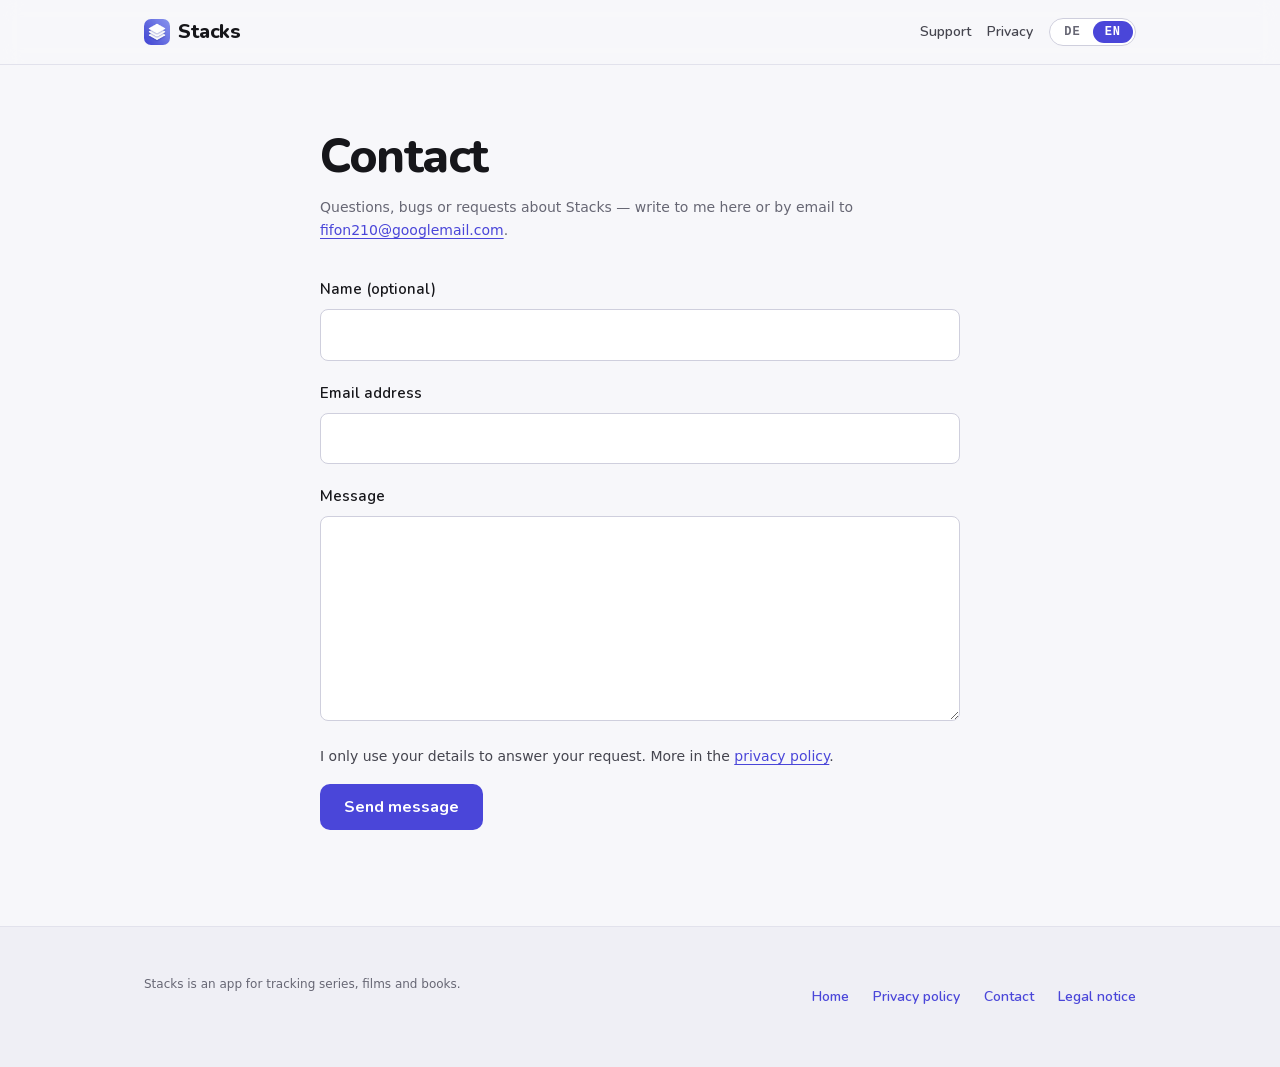
==== kontakt/index.html @ 4a3df4e3 "site: widget and import for 1.0.2, contact form, updated privacy policy Co-Authored-By: Claude Opus " ====
<!doctype html>
<html>
<head>
<meta charset="utf-8">
<meta name="viewport" content="width=device-width, initial-scale=1">
<title>Kontakt — Stacks</title>
<meta name="description" content="Kontaktformular für Fragen, Fehlerberichte und Anliegen rund um die App Stacks.">
<link rel="icon" href="../assets/icon-180.png" type="image/png">
<link rel="apple-touch-icon" href="../assets/icon-180.png">
<link rel="stylesheet" href="../assets/stacks.css">
<script src="../assets/site.js"></script>
</head>
<body>

<a class="skip-link" href="#main">
  <span class="l" lang="de">Zum Inhalt springen</span>
  <span class="l" lang="en">Skip to content</span>
</a>

<header class="masthead">
  <div class="shell masthead__inner">
    <a class="wordmark" href="../">
      <img src="../assets/icon-180.png" width="26" height="26" alt="">
      Stacks
    </a>
    <nav class="masthead__links">
      <a href="../support/"><span class="l" lang="de">Support</span><span class="l" lang="en">Support</span></a>
      <a href="../privacy-policy/"><span class="l" lang="de">Datenschutz</span><span class="l" lang="en">Privacy</span></a>
    </nav>
    <div class="langswitch">
      <span class="visually-hidden" id="lang-label">Sprache / Language</span>
      <button type="button" data-set-lang="de" aria-pressed="false" aria-describedby="lang-label">DE</button>
      <button type="button" data-set-lang="en" aria-pressed="false" aria-describedby="lang-label">EN</button>
    </div>
  </div>
</header>

<main id="main">
  <div class="shell shell--prose page-head">
    <h1><span class="l" lang="de">Kontakt</span><span class="l" lang="en">Contact</span></h1>
    <p>
      <span class="l" lang="de">Fragen, Fehler oder Anliegen zu Stacks — schreib mir hier oder per E-Mail an <a href="mailto:fifon210@googlemail.com">fifon210@googlemail.com</a>.</span>
      <span class="l" lang="en">Questions, bugs or requests about Stacks — write to me here or by email to <a href="mailto:fifon210@googlemail.com">fifon210@googlemail.com</a>.</span>
    </p>
  </div>

  <div class="shell shell--prose prose">
    <div class="form-status" data-status="sent" role="status" hidden>
      <p><span class="l" lang="de">Danke, deine Nachricht ist angekommen. Ich antworte in der Regel innerhalb weniger Werktage.</span><span class="l" lang="en">Thanks, your message has arrived. I usually reply within a few working days.</span></p>
    </div>
    <div class="form-status form-status--error" data-status="email" role="alert" hidden>
      <p><span class="l" lang="de">Bitte gib eine gültige E-Mail-Adresse an, damit ich antworten kann.</span><span class="l" lang="en">Please enter a valid email address so I can reply.</span></p>
    </div>
    <div class="form-status form-status--error" data-status="message" role="alert" hidden>
      <p><span class="l" lang="de">Die Nachricht ist zu kurz — schreib bitte ein paar Worte mehr.</span><span class="l" lang="en">The message is too short — please write a few more words.</span></p>
    </div>
    <div class="form-status form-status--error" data-status="too-long" role="alert" hidden>
      <p><span class="l" lang="de">Ein Feld ist zu lang. Die Nachricht darf höchstens 5000 Zeichen haben.</span><span class="l" lang="en">A field is too long. The message may have at most 5,000 characters.</span></p>
    </div>
    <div class="form-status form-status--error" data-status="failed" role="alert" hidden>
      <p><span class="l" lang="de">Die Nachricht konnte gerade nicht verschickt werden. Bitte versuch es später noch einmal oder schreib per E-Mail.</span><span class="l" lang="en">The message could not be sent just now. Please try again later or write by email.</span></p>
    </div>

    <form class="contact-form" id="formular" method="post" action="https://wnvxlxsnkctjnrxqmcts.supabase.co/functions/v1/contact">
      <input type="hidden" name="lang" value="de">

      <label for="cf-name"><span class="l" lang="de">Name (optional)</span><span class="l" lang="en">Name (optional)</span></label>
      <input id="cf-name" name="name" type="text" maxlength="100" autocomplete="name">

      <label for="cf-email"><span class="l" lang="de">E-Mail-Adresse</span><span class="l" lang="en">Email address</span></label>
      <input id="cf-email" name="email" type="email" maxlength="254" autocomplete="email" required>

      <label for="cf-message"><span class="l" lang="de">Nachricht</span><span class="l" lang="en">Message</span></label>
      <textarea id="cf-message" name="message" rows="7" minlength="10" maxlength="5000" required></textarea>

      <!-- Für Menschen unsichtbar; wer es ausfüllt, ist ein Bot. -->
      <div class="contact-form__trap" aria-hidden="true">
        <label for="cf-website">Website</label>
        <input id="cf-website" name="website" type="text" tabindex="-1" autocomplete="off">
      </div>

      <p class="contact-form__note">
        <span class="l" lang="de">Deine Angaben verwende ich nur, um deine Anfrage zu beantworten. Mehr dazu in der <a href="../privacy-policy/#de-2">Datenschutzerklärung</a>.</span>
        <span class="l" lang="en">I only use your details to answer your request. More in the <a href="../privacy-policy/#en-2">privacy policy</a>.</span>
      </p>

      <button type="submit"><span class="l" lang="de">Nachricht senden</span><span class="l" lang="en">Send message</span></button>
    </form>
  </div>
</main>

<footer class="colophon">
  <div class="shell colophon__inner">
    <div>
      <small>
        <span class="l" lang="de">Stacks ist eine App zum Verfolgen von Serien, Filmen und Büchern.</span>
        <span class="l" lang="en">Stacks is an app for tracking series, films and books.</span>
      </small>
    </div>
    <nav>
      <a href="../"><span class="l" lang="de">Start</span><span class="l" lang="en">Home</span></a>
      <a href="../privacy-policy/"><span class="l" lang="de">Datenschutz</span><span class="l" lang="en">Privacy policy</span></a>
      <a href="./" aria-current="page"><span class="l" lang="de">Kontakt</span><span class="l" lang="en">Contact</span></a>
      <a href="../privacy-policy/#impressum"><span class="l" lang="de">Impressum</span><span class="l" lang="en">Legal notice</span></a>
    </nav>
  </div>
</footer>

</body>
</html>
---- assets/stacks.css ----
/* Stacks — gemeinsames Stylesheet für Landing Page, Support und Datenschutz.
   Farben und Abstände folgen den App-Tokens aus src/theme/. Schriftgrößen nur aus
   12 14 16 18 20 24 30 36 48 60 px, Abstände nur aus 4 8 12 16 24 32 48 64 96 px
   (Refactoring UI) — Zwischenwerte nur als Endpunkte von clamp(). */

/* Selbst gehostet statt von Google Fonts geladen: ein Abruf bei Google überträgt
   die IP-Adresse ohne Einwilligung (LG München I, 3 O 17493/20). Eine variable
   Datei deckt 600–800 ab. */
@font-face {
  font-family: "Nunito";
  font-style: normal;
  font-weight: 600 800;
  font-display: swap;
  src: url("fonts/nunito-latin.woff2") format("woff2");
}

:root {
  color-scheme: light dark;

  /* Flächen */
  --paper: #F7F7FA;
  --paper-raised: #FFFFFF;
  --paper-sunken: #EFEFF5;
  --rule: #E2E2EC;
  --rule-strong: #CFCFDD;

  /* Text */
  --ink: #16161A;
  --ink-soft: #45454F;
  /* #6E6E7B hatte auf --paper-sunken nur 4,39:1 (Fußzeile, 12px) — jetzt 4,86:1. */
  --ink-faint: #676774;

  /* Akzent */
  --indigo: #6366F1;
  --indigo-deep: #4A46D9;
  --indigo-wash: rgba(99, 102, 241, 0.08);
  --on-indigo: #FFFFFF;
  --visited: #7E3AA8;

  /* Medientypen — Grafik */
  --series: #5457E5;
  --film: #B45309;
  --book: #067A55;
  /* Medientypen — Text (kontraststark genug für kleine Schrift) */
  --series-ink: #4A46D9;
  --film-ink: #96450A;
  --book-ink: #056348;

  --shadow-low: 0 1px 2px rgba(22, 22, 40, 0.06), 0 2px 6px rgba(22, 22, 40, 0.04);
  --shadow-mid: 0 2px 4px rgba(22, 22, 40, 0.06), 0 10px 24px rgba(22, 22, 40, 0.08);

  --display: "Nunito", ui-rounded, "Segoe UI", system-ui, sans-serif;
  --body: -apple-system, BlinkMacSystemFont, "Segoe UI", Roboto, system-ui, sans-serif;
  --mono: ui-monospace, SFMono-Regular, "SF Mono", Menlo, Consolas, monospace;

  --measure: 34rem;
  --wide: 68rem;
  --gutter: clamp(1.25rem, 5vw, 3rem);
}

@media (prefers-color-scheme: dark) {
  :root {
    --paper: #131317;
    --paper-raised: #1C1C22;
    --paper-sunken: #0E0E11;
    --rule: #2E2E38;
    --rule-strong: #3E3E4A;

    --ink: #F0F0F4;
    --ink-soft: #BEBEC9;
    --ink-faint: #8E8E9C;

    --indigo: #818CF8;
    --indigo-deep: #9BA5FA;
    --indigo-wash: rgba(129, 140, 248, 0.12);
    --on-indigo: #16161A;
    --visited: #D3A6F5;

    --series: #818CF8;
    --film: #FBBF24;
    --book: #34D399;
    --series-ink: #9BA5FA;
    --film-ink: #FBBF24;
    --book-ink: #34D399;

    --shadow-low: 0 1px 2px rgba(0, 0, 0, 0.4);
    --shadow-mid: 0 2px 4px rgba(0, 0, 0, 0.35), 0 10px 24px rgba(0, 0, 0, 0.45);
  }
}

*, *::before, *::after { box-sizing: border-box; }

html { -webkit-text-size-adjust: 100%; }

body {
  margin: 0;
  background: var(--paper);
  color: var(--ink);
  font-family: var(--body);
  font-size: 1rem;
  line-height: 1.6;
  -webkit-font-smoothing: antialiased;
}

h1, h2, h3, h4 {
  font-family: var(--display);
  font-weight: 800;
  line-height: 1.15;
  letter-spacing: -0.015em;
  margin: 0;
  text-wrap: balance;
}

a { color: var(--indigo-deep); text-decoration-thickness: 1px; text-underline-offset: 0.18em; }
a:hover { color: var(--indigo); }

:focus-visible {
  outline: 2px solid var(--indigo);
  outline-offset: 3px;
  border-radius: 4px;
}

.visually-hidden {
  position: absolute; width: 1px; height: 1px;
  margin: -1px; padding: 0; border: 0;
  clip-path: inset(50%); overflow: hidden; white-space: nowrap;
}

.skip-link {
  position: absolute; left: var(--gutter); top: 0.5rem;
  transform: translateY(-200%);
  background: var(--paper-raised); color: var(--ink);
  padding: 0.5rem 0.75rem; border-radius: 8px;
  box-shadow: var(--shadow-mid); z-index: 20;
  font-family: var(--display); font-weight: 700; font-size: 0.875rem;
  text-decoration: none;
}
.skip-link:focus-visible { transform: translateY(0); }

.shell {
  width: min(var(--wide), 100%);
  margin-inline: auto;
  padding-inline: var(--gutter);
}
.shell--prose { width: min(46rem, 100%); }

/* ── Kopfzeile ─────────────────────────────────────────── */

.masthead {
  position: sticky; top: 0; z-index: 10;
  background: color-mix(in srgb, var(--paper) 88%, transparent);
  backdrop-filter: saturate(1.4) blur(10px);
  border-bottom: 1px solid var(--rule);
}
.masthead__inner {
  display: flex; align-items: center; gap: 1rem;
  min-height: 4rem;
  flex-wrap: wrap;
}
/* Fitts: Tippziele mindestens 44 px hoch (vorher 19–32 px). Nur die Höhe wächst —
   in der Breite ist die Kopfzeile bei 390px schon voll. */
.wordmark, .masthead__links a, .colophon nav a, .jump a, .contact .mail {
  display: inline-flex; align-items: center; min-height: 2.75rem;
}
.wordmark {
  gap: 0.5rem;
  font-family: var(--display); font-weight: 800; font-size: 1.25rem;
  letter-spacing: -0.02em; color: var(--ink); text-decoration: none;
  margin-right: auto;
}
.wordmark img { display: block; border-radius: 7px; }

.masthead__links { display: flex; align-items: center; gap: 1rem; }
.masthead__links a {
  font-family: var(--display); font-weight: 600; font-size: 0.875rem;
  color: var(--ink-soft); text-decoration: none;
}
.masthead__links a:hover { color: var(--ink); }
/* Krug: "you are here" darf nicht subtil sein — Farbe allein unterscheidet sich zu wenig vom Nachbarlink. */
.masthead__links a[aria-current="page"] {
  color: var(--ink);
  text-decoration: underline 2px var(--indigo);
  text-underline-offset: 0.45em;
}
/* Auf 390px-Displays passt die Zeile nur mit engeren Abständen — sonst rutscht der Sprachumschalter in eine eigene Zeile. */
@media (max-width: 26rem) {
  .masthead__inner, .masthead__links { gap: 0.75rem; }
}

/* Sprachumschalter */
.langswitch {
  display: inline-flex; align-items: center;
  border: 1px solid var(--rule-strong); border-radius: 999px;
  padding: 2px; background: var(--paper-raised);
}
.langswitch button {
  position: relative;
  appearance: none; border: 0; background: transparent; cursor: pointer;
  font-family: var(--mono); font-size: 0.75rem; font-weight: 600;
  letter-spacing: 0.08em; text-transform: uppercase;
  color: var(--ink-faint); padding: 0.25rem 0.75rem; border-radius: 999px;
  transition: background 140ms ease, color 140ms ease;
}
.langswitch button:hover { color: var(--ink); }
/* Unsichtbar vergrößerte Trefferfläche auf 44px Höhe, ohne die Pille aufzublähen. */
.langswitch button::after { content: ""; position: absolute; inset: -0.6875rem 0; }
/* --indigo-deep: Weiß auf --indigo kam nur auf 4,47:1. */
.langswitch button[aria-pressed="true"] { background: var(--indigo-deep); color: var(--on-indigo); }
/* Ohne JavaScript sagt "beide gedrückt" nichts aus — dann lieber neutral. */
html:not([data-lang]) .langswitch { display: none; }

/* Sprachsteuerung. Jede uebersetzte Einheit traegt .l und ein lang-Attribut.
   Ohne JavaScript fehlt data-lang und beide Fassungen stehen untereinander. */
.l { display: block; }
html[data-lang="de"] .l[lang="en"] { display: none; }
html[data-lang="en"] .l[lang="de"] { display: none; }

/* Ausnahme fuer die Screenshots: ohne data-lang stehen zwei Bilder
   uebereinander im selben Telefonrahmen, der dadurch doppelt so hoch wird
   (gemessen 569 -> 1120 px). Beim Text ist das Untereinander gewollt, im
   Rahmen sieht es kaputt aus — dort bleibt ohne JavaScript die deutsche
   Fassung stehen. */
html:not([data-lang]) .phone img[lang="en"] { display: none; }

/* ── Hero ──────────────────────────────────────────────── */

.hero { padding-block: clamp(2rem, 7vw, 6rem) clamp(3rem, 8vw, 6rem); overflow: hidden; }
.hero__inner {
  display: grid; gap: clamp(2rem, 6vw, 4rem);
  grid-template-columns: 1fr;
  align-items: center;
}
@media (min-width: 62rem) {
  .hero__inner { grid-template-columns: minmax(0, 1fr) minmax(0, 30rem); }
}

.eyebrow {
  font-family: var(--mono); font-size: 0.75rem; font-weight: 600;
  letter-spacing: 0.16em; text-transform: uppercase;
  color: var(--ink-faint);
  margin: 0 0 1.5rem;
}
.eyebrow .is-series { color: var(--series-ink); }
.eyebrow .is-film { color: var(--film-ink); }
.eyebrow .is-book { color: var(--book-ink); }
.eyebrow .l { display: inline; }

.hero h1 {
  font-size: clamp(2.25rem, 6.5vw, 3.75rem);
  letter-spacing: -0.03em;
  margin-bottom: 1.5rem;
}
.hero__lede {
  font-size: clamp(1.125rem, 2.2vw, 1.25rem);
  color: var(--ink-soft);
  max-width: var(--measure);
  margin: 0 0 2rem;
}

.cta { display: flex; align-items: center; gap: 1rem; flex-wrap: wrap; }
.badge {
  display: inline-flex; align-items: center; gap: 0.5rem;
  background: var(--ink); color: var(--paper);
  font-family: var(--display); font-weight: 700; font-size: 1rem;
  padding: 0.75rem 1.5rem; border-radius: 12px;
  box-shadow: var(--shadow-low);
}
/* a:hover would otherwise recolour the pill in the link indigo. */
a.badge, a.badge:hover { color: var(--paper); text-decoration: none; }
.badge.l { display: inline-flex; }
/* Ohne JavaScript nur der deutsche Link, wie bei den Screenshots. */
html:not([data-lang]) .badge[lang="en"] { display: none; }
a.badge:hover { opacity: 0.88; }
/* Badge: Apple verlangt ≥ 40 px Höhe und ein Viertel der Höhe Freiraum — 48 px hoch,
   12 px Rand um die Grafik, kein Hover-Effekt (Veränderungen sind untersagt). */
.store-badge { display: inline-flex; padding: 0.75rem; margin: -0.75rem; border-radius: 12px; }
.store-badge img { display: block; height: 3rem; width: auto; }
html:not([data-lang]) .store-badge[lang="en"] { display: none; }
.cta__note {
  font-family: var(--display); font-weight: 600; font-size: 0.875rem;
  color: var(--ink-faint); margin: 0;
}

/* ── Abschnitte ────────────────────────────────────────── */

.band { padding-block: clamp(3rem, 8vw, 6rem); border-top: 1px solid var(--rule); }
.band--sunken { background: var(--paper-sunken); }

.band__head { max-width: var(--measure); margin-bottom: clamp(2rem, 4vw, 3rem); }
.band__head h2 {
  font-size: clamp(1.5rem, 4vw, 2.25rem);
  letter-spacing: -0.025em;
  margin-bottom: 0.75rem;
}
.band__head p { color: var(--ink-soft); margin: 0; }

/* ── Video ───────────────────────────────────────────── */

.promo__video {
  width: 100%; height: auto; aspect-ratio: 16 / 9;
  border-radius: 16px;
  background: var(--paper-sunken);
  box-shadow: var(--shadow-mid);
}
/* Ohne JavaScript nur die deutsche Fassung, wie bei den Screenshots. */
html:not([data-lang]) .promo__video[lang="en"] { display: none; }
/* Die Breakpoints blenden nur aus, nie ein — so bleiben die Sprachregeln oben unangetastet. */
.promo__video--v {
  aspect-ratio: 9 / 16;
  width: min(100%, calc(80svh * 9 / 16));
  margin-inline: auto;
}
@media (max-width: 40rem) { .promo__video--h { display: none; } }
@media (min-width: 40.0625rem) { .promo__video--v { display: none; } }

/* ── Telefone ──────────────────────────────────────────── */

/* Die Screenshots bringen Statusleiste und Dynamic Island selbst mit; der
   Rahmen ist nur das Gehäuse. Die Bilder sind 718 × 1560 (iPhone 17 Pro Max, verkleinert). */
.phone {
  --w: 17rem;
  width: var(--w);
  max-width: 100%;
  margin: 0;
  padding: calc(var(--w) * 0.035);
  border-radius: calc(var(--w) * 0.17);
  background: #1A1A1F;
  box-shadow:
    inset 0 0 0 1px rgba(255, 255, 255, 0.08),
    0 2px 6px rgba(22, 22, 40, 0.12),
    0 24px 48px -12px rgba(22, 22, 40, 0.28);
}
.phone img {
  display: block; width: 100%; height: auto;
  border-radius: calc(var(--w) * 0.135);
}
@media (prefers-color-scheme: dark) {
  .phone {
    background: #2A2A31;
    box-shadow: inset 0 0 0 1px rgba(255, 255, 255, 0.1), 0 24px 48px -12px rgba(0, 0, 0, 0.7);
  }
}

.hero__phones {
  position: relative;
  isolation: isolate;
  display: grid;
  justify-items: center;
  padding-block: 1rem;
}
/* Ein ruhiger Indigo-Schimmer hinter den Geräten; der Abschluss greift ihn als Verlauf wieder auf. */
.hero__phones::before {
  content: ""; position: absolute; inset: 10% -10%;
  background: radial-gradient(closest-side, var(--indigo-wash), transparent);
  transform: scale(1.4);
  z-index: -1;
}
.hero__phones .phone { grid-area: 1 / 1; }
/* Das hintere Gerät hat ein transform und damit eine eigene Ebene; ohne Animation
   (prefers-reduced-motion) lag es sonst über dem vorderen. */
.phone--front { position: relative; z-index: 1; }
.phone--front { --w: 16.5rem; }
.phone--back { --w: 14.5rem; transform: translate(-42%, 9%) rotate(-5deg); opacity: 0.96; }
@media (max-width: 40rem) {
  .phone--front { --w: 14rem; }
  .phone--back { --w: 12rem; transform: translate(-38%, 8%) rotate(-5deg); }
}

/* ── Showcase: Text neben einem Screen, abwechselnd links und rechts ── */

.showcase {
  display: grid; gap: clamp(2rem, 5vw, 4rem);
  align-items: center; justify-items: center;
  padding-block: clamp(2rem, 5vw, 3rem);
}
.showcase__text { max-width: 30rem; justify-self: start; }
.showcase h2 {
  font-size: clamp(1.5rem, 4vw, 2.25rem);
  letter-spacing: -0.025em;
  margin-bottom: 1rem;
}
.showcase p:not(.kicker) { color: var(--ink-soft); margin: 0; }
@media (min-width: 52rem) {
  .showcase { grid-template-columns: minmax(0, 1fr) minmax(0, 1fr); }
  .showcase__text { justify-self: end; }
  .showcase:nth-child(even) .showcase__text { order: 2; justify-self: start; }
}

.kicker {
  font-family: var(--mono); font-size: 0.75rem; font-weight: 600;
  letter-spacing: 0.16em; text-transform: uppercase;
  color: var(--kicker, var(--indigo-deep));
  margin: 0 0 0.75rem;
}
.showcase--series { --kicker: var(--series-ink); }
.showcase--film   { --kicker: var(--film-ink); }
.showcase--book   { --kicker: var(--book-ink); }

/* ── Kacheln ─────────────────────────────────────────── */

.tiles {
  list-style: none; margin: 0; padding: 0;
  display: grid; gap: 1rem;
  grid-template-columns: 1fr;
}
@media (min-width: 34rem) { .tiles { grid-template-columns: repeat(2, 1fr); } }
/* Drei statt vier: sechs Kacheln ergeben zwei volle Reihen statt 4 + 2. */
@media (min-width: 60rem) { .tiles { grid-template-columns: repeat(3, 1fr); } }
/* Kein Rahmen: --paper-raised hebt sich schon vom --paper-sunken des Bands ab. */
.tile {
  background: var(--paper-raised);
  border-radius: 16px;
  padding: 1.5rem;
}
.tile svg {
  width: 2.25rem; height: 2.25rem; padding: 0.5rem;
  border-radius: 8px; background: var(--indigo-wash);
  fill: none; stroke: var(--indigo-deep); stroke-width: 1.75;
  stroke-linecap: round; stroke-linejoin: round;
  margin-bottom: 1rem;
}
.tile h3 { font-size: 1.125rem; margin-bottom: 0.25rem; }
.tile p { margin: 0; color: var(--ink-soft); font-size: 0.875rem; }

/* ── Abschluss ─────────────────────────────────────────── */

.closer {
  border-top: 1px solid var(--rule);
  padding-block: clamp(3rem, 9vw, 6rem);
  background: radial-gradient(60% 120% at 50% 100%, var(--indigo-wash), transparent);
}
.closer__inner { display: grid; justify-items: center; gap: 1.5rem; text-align: center; }
.closer h2 { font-size: clamp(1.875rem, 4.5vw, 3rem); letter-spacing: -0.03em; max-width: 22ch; }
.closer__note { margin: 0; color: var(--ink-soft); }

@media (prefers-reduced-motion: no-preference) {
  /* Doherty: das Hauptbild steht nach ~0,5 s statt ~0,8 s. */
  .hero__phones .phone { animation: rise 400ms cubic-bezier(0.2, 0.7, 0.3, 1) both; }
  .hero__phones .phone--front { animation-delay: 80ms; }
  @keyframes rise { from { opacity: 0; translate: 0 24px; } to { opacity: 1; translate: 0 0; } }
}

/* Vertrauensblock */
.trust > * { max-width: 40rem; }
.trust h2 { font-size: clamp(1.5rem, 4vw, 2.25rem); letter-spacing: -0.025em; margin-bottom: 0.75rem; }
.trust p { color: var(--ink-soft); margin: 0; }

/* ── Fließtext (Support, Datenschutz) ──────────────────── */

.page-head { padding-block: clamp(2rem, 7vw, 4rem) 1.5rem; }
.page-head h1 { font-size: clamp(1.875rem, 5vw, 3rem); letter-spacing: -0.03em; }
.page-head p { color: var(--ink-faint); margin: 0.75rem 0 0; font-size: 0.875rem; }

.prose { padding-bottom: clamp(3rem, 8vw, 6rem); }
.prose h2 {
  font-size: 1.5rem; margin: 3rem 0 0.75rem;
  padding-top: 1.5rem; border-top: 1px solid var(--rule);
}
.prose h2:first-of-type { border-top: 0; padding-top: 0; margin-top: 1.5rem; }
.prose h3 { font-size: 1.125rem; margin: 2rem 0 0.5rem; }
.prose p, .prose li { color: var(--ink-soft); }
.prose p { margin: 0 0 1rem; }
.prose ul { padding-left: 1.5rem; margin: 0 0 1rem; }
.prose li { margin-bottom: 0.5rem; }
.prose strong { color: var(--ink); font-weight: 600; }
/* Besuchte Links anders färben: zeigt auf Support/Datenschutz, welche Antwort man schon gelesen hat. */
.prose a:visited { color: var(--visited); }

.jump {
  background: var(--paper-raised); border: 1px solid var(--rule);
  border-radius: 16px; padding: 1.5rem; margin-bottom: 3rem;
}
.jump h2 {
  font-size: 0.75rem !important; font-family: var(--mono); font-weight: 600;
  letter-spacing: 0.14em; text-transform: uppercase; color: var(--ink-faint);
  margin: 0 0 0.75rem !important; padding-top: 0 !important; border-top: 0 !important;
}
.jump ul { list-style: none; margin: 0; padding: 0; display: grid; }
.jump li { margin: 0; }
.jump a { font-family: var(--display); font-weight: 600; font-size: 0.875rem; text-decoration: none; }
.jump a:hover { text-decoration: underline; }

.callout {
  background: var(--indigo-wash);
  border-left: 3px solid var(--indigo);
  border-radius: 0 8px 8px 0;
  padding: 1rem 1.5rem; margin: 0 0 2rem;
}
.callout p { margin: 0; font-size: 0.875rem; }
.callout--notice p { font-size: inherit; }
.linkish {
  appearance: none; background: none; border: 0; padding: 0;
  font: inherit; color: var(--indigo-deep); cursor: pointer;
  text-decoration: underline; text-underline-offset: 0.18em;
}
.linkish:hover { color: var(--indigo); }

.contact {
  background: var(--paper-raised); border: 1px solid var(--rule);
  border-radius: 16px; padding: 1.5rem; margin-bottom: 3rem;
}
.contact h2 { margin: 0 0 0.5rem !important; padding-top: 0 !important; border-top: 0 !important; font-size: 1.25rem !important; }
.contact .mail {
  font-family: var(--display); font-weight: 700; font-size: 1.125rem;
  margin-bottom: 0.75rem;
}
.contact p:last-child { margin-bottom: 0; }
.contact .l { display: inline; }

/* ── Kontaktformular ───────────────────────────────────── */

.contact-form { display: grid; gap: 0.5rem; }
.contact-form label { font-family: var(--display); font-weight: 600; font-size: 0.9375rem; color: var(--ink); margin-top: 0.75rem; }
.contact-form input, .contact-form textarea {
  font: inherit; color: var(--ink); background: var(--paper-raised);
  border: 1px solid var(--rule-strong); border-radius: 8px;
  padding: 0.75rem; width: 100%; box-sizing: border-box;
}
.contact-form textarea { resize: vertical; min-height: 10rem; }
.contact-form input:focus-visible, .contact-form textarea:focus-visible { outline: 2px solid var(--indigo); outline-offset: 1px; }
.contact-form__trap { position: absolute; left: -10000px; width: 1px; height: 1px; overflow: hidden; }
.contact-form__note { font-size: 0.875rem; margin: 1rem 0 0.5rem !important; }
.contact-form button {
  justify-self: start; font-family: var(--display); font-weight: 700; font-size: 1rem;
  color: var(--on-indigo); background: var(--indigo-deep); border: 0; border-radius: 10px;
  padding: 0.75rem 1.5rem; cursor: pointer;
}
.contact-form button:hover { background: var(--indigo); }
.form-status { background: var(--indigo-wash); border-left: 3px solid var(--indigo); border-radius: 0 8px 8px 0; padding: 1rem 1.5rem; margin: 0 0 2rem; }
.form-status--error { border-left-color: var(--film); }
.form-status p { margin: 0 !important; color: var(--ink) !important; }

/* ── Fußzeile ──────────────────────────────────────────── */

.colophon {
  border-top: 1px solid var(--rule);
  padding-block: 3rem;
  background: var(--paper-sunken);
}
.colophon__inner {
  display: flex; flex-wrap: wrap; gap: 1.5rem 3rem;
  align-items: flex-start; justify-content: space-between;
}
.colophon nav { display: flex; flex-wrap: wrap; gap: 1.5rem; }
.colophon nav a { font-family: var(--display); font-weight: 600; font-size: 0.875rem; text-decoration: none; }
.colophon nav a:hover { text-decoration: underline; }
/* Links im Kleintext bleiben in dessen Größe, sonst springen sie aus der Zeile. */
.colophon small a { font: inherit; }
.colophon small {
  display: block; color: var(--ink-faint); font-size: 0.75rem; line-height: 1.6;
  max-width: 32rem;
}
.colophon small + small { margin-top: 0.5rem; }
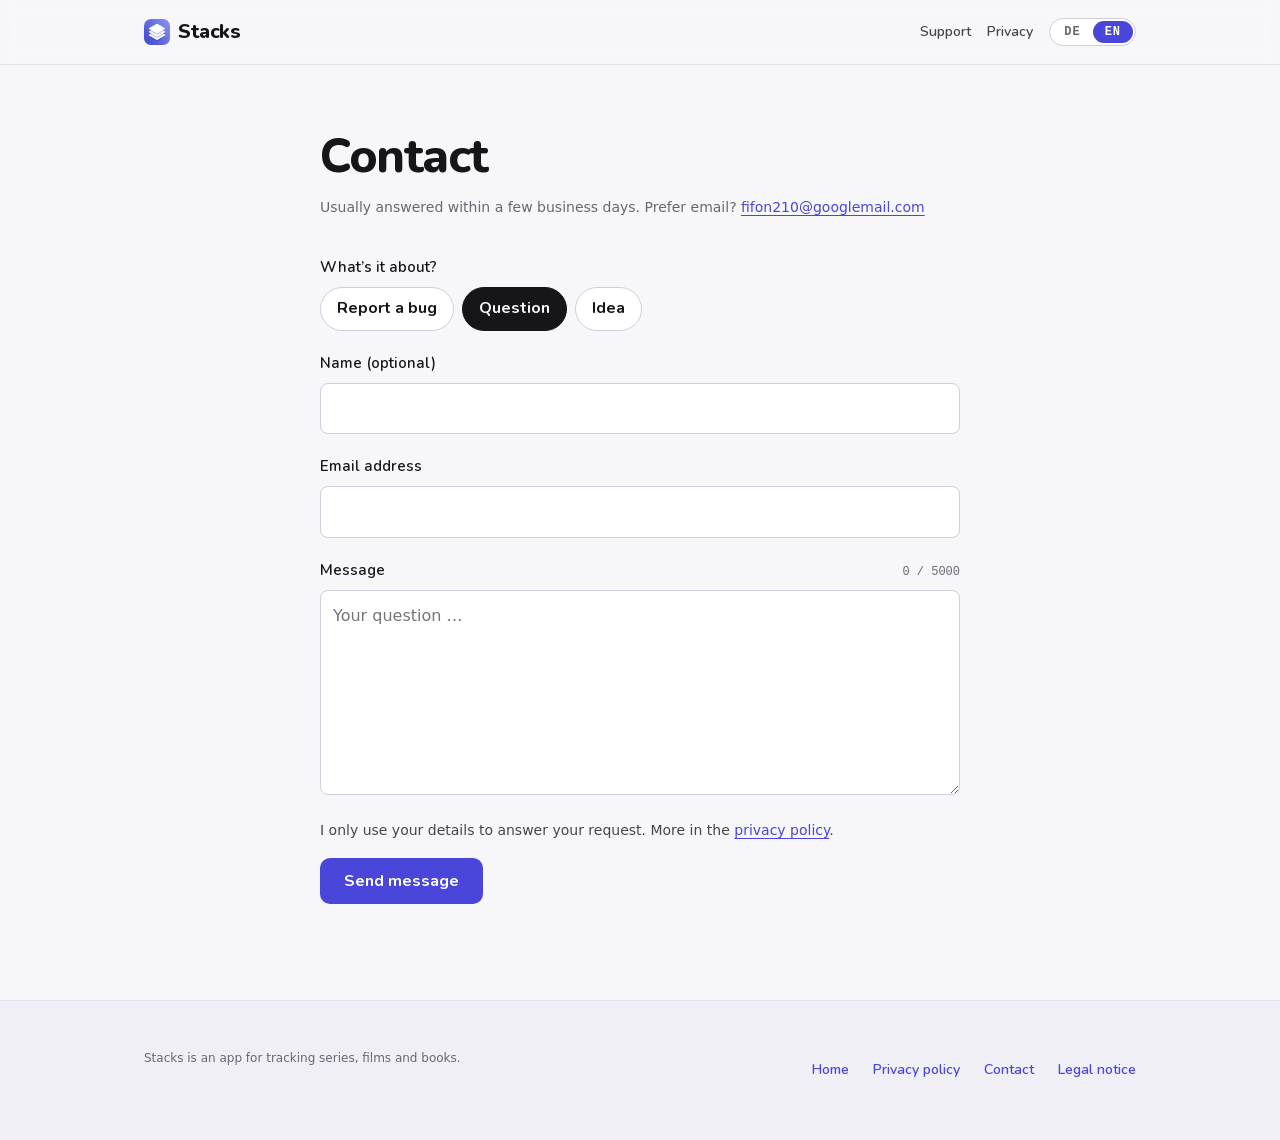
==== commit 527b670c: "site: homepage variant D, searchable support, privacy summary, contact topics Mirrors Bob426/stacks#" ====
--- a/kontakt/index.html
+++ b/kontakt/index.html
@@ -39,8 +39,8 @@
   <div class="shell shell--prose page-head">
     <h1><span class="l" lang="de">Kontakt</span><span class="l" lang="en">Contact</span></h1>
     <p>
-      <span class="l" lang="de">Fragen, Fehler oder Anliegen zu Stacks — schreib mir hier oder per E-Mail an <a href="mailto:fifon210@googlemail.com">fifon210@googlemail.com</a>.</span>
-      <span class="l" lang="en">Questions, bugs or requests about Stacks — write to me here or by email to <a href="mailto:fifon210@googlemail.com">fifon210@googlemail.com</a>.</span>
+      <span class="l" lang="de">Antwort in der Regel innerhalb weniger Werktage. Lieber per Mail? <a href="mailto:fifon210@googlemail.com">fifon210@googlemail.com</a></span>
+      <span class="l" lang="en">Usually answered within a few business days. Prefer email? <a href="mailto:fifon210@googlemail.com">fifon210@googlemail.com</a></span>
     </p>
   </div>
 
@@ -64,14 +64,45 @@
     <form class="contact-form" id="formular" method="post" action="https://wnvxlxsnkctjnrxqmcts.supabase.co/functions/v1/contact">
       <input type="hidden" name="lang" value="de">
 
+      <fieldset class="topics">
+        <legend><span class="l" lang="de">Worum geht’s?</span><span class="l" lang="en">What’s it about?</span></legend>
+        <div class="topics__row">
+          <label><input type="radio" name="topic" value="bug"><span class="pill"><span class="l" lang="de">Fehler melden</span><span class="l" lang="en">Report a bug</span></span></label>
+          <label><input type="radio" name="topic" value="question" checked><span class="pill"><span class="l" lang="de">Frage</span><span class="l" lang="en">Question</span></span></label>
+          <label><input type="radio" name="topic" value="idea"><span class="pill"><span class="l" lang="de">Idee</span><span class="l" lang="en">Idea</span></span></label>
+        </div>
+      </fieldset>
+
+      <!-- Ohne JavaScript bleibt das hidden-Attribut stehen; site.js blendet ein, sobald "Fehler melden" gewählt ist. -->
+      <div class="bug-hint bug-only" hidden>
+        <p><span class="l" lang="de">Damit ich den Fehler schnell finde:</span><span class="l" lang="en">To help me find the bug quickly:</span></p>
+        <ul class="l" lang="de">
+          <li>Was passiert ist und was du erwartet hättest</li>
+          <li>Die Schritte, mit denen sich das Verhalten wiederholen lässt</li>
+          <li>Gerät und Betriebssystem-Version</li>
+        </ul>
+        <ul class="l" lang="en">
+          <li>What happened and what you expected instead</li>
+          <li>The steps that reproduce the behaviour</li>
+          <li>Your device and OS version</li>
+        </ul>
+      </div>
+      <label class="bug-only" for="cf-version" hidden><span class="l" lang="de">App-Version (Profil → App-Version)</span><span class="l" lang="en">App version (Profile → App version)</span></label>
+      <input class="bug-only app-version" id="cf-version" name="app_version" type="text" maxlength="40" autocomplete="off" hidden>
+
       <label for="cf-name"><span class="l" lang="de">Name (optional)</span><span class="l" lang="en">Name (optional)</span></label>
       <input id="cf-name" name="name" type="text" maxlength="100" autocomplete="name">
 
       <label for="cf-email"><span class="l" lang="de">E-Mail-Adresse</span><span class="l" lang="en">Email address</span></label>
-      <input id="cf-email" name="email" type="email" maxlength="254" autocomplete="email" required>
+      <input id="cf-email" name="email" type="email" maxlength="254" autocomplete="email" required aria-describedby="cf-email-error">
+      <p class="field-error" id="cf-email-error" role="alert" hidden><span class="l" lang="de">Bitte gib eine gültige E-Mail-Adresse an, damit ich antworten kann.</span><span class="l" lang="en">Please enter a valid email address so I can reply.</span></p>
 
-      <label for="cf-message"><span class="l" lang="de">Nachricht</span><span class="l" lang="en">Message</span></label>
-      <textarea id="cf-message" name="message" rows="7" minlength="10" maxlength="5000" required></textarea>
+      <div class="label-row">
+        <label for="cf-message"><span class="l" lang="de">Nachricht</span><span class="l" lang="en">Message</span></label>
+        <span class="counter" aria-hidden="true"></span>
+      </div>
+      <textarea id="cf-message" name="message" rows="7" minlength="10" maxlength="5000" required aria-describedby="cf-message-error"></textarea>
+      <p class="field-error" id="cf-message-error" role="alert" hidden><span class="l" lang="de">Die Nachricht ist zu kurz — schreib bitte ein paar Worte mehr.</span><span class="l" lang="en">The message is too short — please write a few more words.</span></p>
 
       <!-- Für Menschen unsichtbar; wer es ausfüllt, ist ein Bot. -->
       <div class="contact-form__trap" aria-hidden="true">
@@ -86,6 +117,14 @@
 
       <button type="submit"><span class="l" lang="de">Nachricht senden</span><span class="l" lang="en">Send message</span></button>
     </form>
+
+    <section class="contact sent" role="status" hidden>
+      <h2 tabindex="-1"><span class="l" lang="de">Danke, ist angekommen.</span><span class="l" lang="en">Thanks, it’s arrived.</span></h2>
+      <p><span class="l" lang="de">Ich antworte an <strong data-sent-email></strong>, in der Regel innerhalb weniger Werktage.</span><span class="l" lang="en">I’ll reply to <strong data-sent-email></strong>, usually within a few business days.</span></p>
+      <div class="actions">
+        <button type="button" class="button button--secondary" data-new-message><span class="l" lang="de">Neue Nachricht</span><span class="l" lang="en">New message</span></button>
+      </div>
+    </section>
   </div>
 </main>
 
--- a/assets/stacks.css
+++ b/assets/stacks.css
@@ -440,10 +440,210 @@
   @keyframes rise { from { opacity: 0; translate: 0 24px; } to { opacity: 1; translate: 0 0; } }
 }
 
-/* Vertrauensblock */
-.trust > * { max-width: 40rem; }
-.trust h2 { font-size: clamp(1.5rem, 4vw, 2.25rem); letter-spacing: -0.025em; margin-bottom: 0.75rem; }
-.trust p { color: var(--ink-soft); margin: 0; }
+/* ── Hero: Umschalter Serien / Filme / Bücher ─────────── */
+
+/* Ohne JavaScript bleibt die alte Eyebrow mit home.jpg stehen; site.js setzt
+   data-tabs, sobald der Umschalter funktioniert. */
+.media-tabs, .hero__caption, .phone--front img[data-tab] { display: none; }
+html[data-tabs] .media-tabs { display: flex; }
+html[data-tabs] .hero__caption { display: block; }
+html[data-tabs] .hero__copy > .eyebrow, html[data-tabs] .phone--front img[data-home] { display: none; }
+/* Nur das aktive Bild in der aktiven Sprache. */
+html[data-tabs][data-lang="de"] .phone--front img[data-tab][lang="de"].is-active,
+html[data-tabs][data-lang="en"] .phone--front img[data-tab][lang="en"].is-active { display: block; }
+
+.media-tabs { flex-wrap: wrap; gap: 0.5rem; margin: 0 0 1.5rem; }
+.media-tabs button {
+  display: inline-flex; align-items: center; gap: 0.5rem;
+  min-height: 2.75rem; padding: 0 1rem; border-radius: 999px;
+  border: 1px solid var(--rule-strong); background: transparent; cursor: pointer;
+  font-family: var(--mono); font-size: 0.75rem; font-weight: 600;
+  letter-spacing: 0.16em; text-transform: uppercase; color: var(--ink-faint);
+}
+.media-tabs button::before {
+  content: ""; width: 8px; height: 8px; border-radius: 50%; background: var(--dot);
+}
+.media-tabs button:hover { color: var(--ink); }
+.media-tabs button[aria-selected="true"] {
+  background: var(--paper-raised); border-color: var(--dot); color: var(--tab-ink);
+  box-shadow: var(--shadow-low);
+}
+.media-tabs .l { display: inline; }
+.media-tabs [data-kind="series"] { --dot: var(--series); --tab-ink: var(--series-ink); }
+.media-tabs [data-kind="film"]   { --dot: var(--film);   --tab-ink: var(--film-ink); }
+.media-tabs [data-kind="book"]   { --dot: var(--book);   --tab-ink: var(--book-ink); }
+
+/* 4rem statt der 1,5rem aus dem Entwurf: das hintere Telefon ragt durch translate/rotate
+   gut 3rem unter das vordere und verdeckte die Bildunterschrift (gemessen bei 390 und 1280 px). */
+.hero__caption {
+  grid-area: 2 / 1; margin: 4rem 0 0; text-align: center;
+  font-family: var(--mono); font-size: 0.75rem; color: var(--ink-faint); letter-spacing: 0.04em;
+}
+.hero__caption span { display: none; }
+html[data-lang="de"] .hero__caption span[lang="de"].is-active,
+html[data-lang="en"] .hero__caption span[lang="en"].is-active { display: inline; }
+
+/* QR-Karte: nur, wo man nicht schon am iPhone ist. */
+.qr-card {
+  display: none; align-items: center; gap: 1rem;
+  margin-top: 2rem; padding: 1rem; max-width: 24rem;
+  background: var(--paper-raised); border-radius: 16px; box-shadow: var(--shadow-low);
+}
+@media (min-width: 40.0625rem) { .qr-card { display: flex; } }
+.qr-card a { flex: 0 0 auto; border-radius: 8px; }
+html:not([data-lang]) .qr-card a[lang="en"] { display: none; }
+.qr-card img { display: block; width: 6rem; height: 6rem; border-radius: 8px; }
+.qr-card__title { margin: 0; font-family: var(--display); font-weight: 700; font-size: 1rem; color: var(--ink); }
+.qr-card__text { margin: 0.25rem 0 0; font-size: 0.875rem; color: var(--ink-soft); }
+
+.byline { margin: 2rem 0 0; font-size: 0.875rem; color: var(--ink-soft); max-width: 26rem; }
+.byline strong { color: var(--ink); font-weight: 600; }
+
+/* ── „Deine Sammlung gehört dir“: Haarlinien-Raster ───── */
+
+.facts {
+  list-style: none; margin: 0; padding: 0;
+  display: grid; gap: 1px; background: var(--rule);
+  grid-template-columns: repeat(auto-fit, minmax(min(100%, 15rem), 1fr));
+  border: 1px solid var(--rule); border-radius: 16px; overflow: hidden;
+}
+.facts li { background: var(--paper-raised); padding: 1.5rem; }
+.facts h3 { font-size: 1.125rem; margin-bottom: 0.25rem; }
+.facts p:not(.kicker) { margin: 0; font-size: 0.875rem; color: var(--ink-soft); }
+.kicker--soft { --kicker: var(--ink-soft); }
+.kicker--series { --kicker: var(--series-ink); }
+.kicker--film { --kicker: var(--film-ink); }
+.kicker--book { --kicker: var(--book-ink); }
+.band__foot { margin: 1.5rem 0 0; font-size: 0.875rem; color: var(--ink-faint); }
+
+/* ── Aufklappbare Fragen (Startseite, Support) ─────────── */
+
+.faq { border-top: 1px solid var(--rule); }
+.faq details { border-bottom: 1px solid var(--rule); }
+.faq summary {
+  display: flex; align-items: center; justify-content: space-between; gap: 1rem;
+  min-height: 3.5rem; padding-block: 0.75rem; cursor: pointer; list-style: none;
+  font-family: var(--display); font-weight: 700; font-size: 1.125rem; line-height: 1.35; color: var(--ink);
+}
+.faq summary::-webkit-details-marker { display: none; }
+.faq summary::after { content: "+"; font-family: var(--mono); font-size: 1.25rem; color: var(--indigo-deep); }
+.faq details[open] > summary::after { content: "–"; }
+.faq details > p, .faq details li { color: var(--ink-soft); }
+.faq details > p { margin: 0 0 1.5rem; }
+.faq details > ul { margin: -0.75rem 0 1.5rem; }
+.faq details > p:has(+ .path) { margin-bottom: 0.75rem; }
+
+/* .prose setzt h2 als Abschnittstrenner; die Gruppentitel im Support sind kleiner. */
+.prose .faq-group__title {
+  font-size: 0.75rem; font-family: var(--mono); font-weight: 600;
+  letter-spacing: 0.14em; text-transform: uppercase; color: var(--ink-faint);
+  margin: 2.5rem 0 0.75rem; padding-top: 0; border-top: 0;
+}
+.prose p.path {
+  display: inline-flex; padding: 0.25rem 0.75rem; border-radius: 8px;
+  background: var(--indigo-wash); color: var(--ink);
+  font-family: var(--display); font-weight: 700; font-size: 0.875rem;
+}
+
+/* Suchfeld im Support. Ohne JavaScript bleibt es per hidden-Attribut weg. */
+.search {
+  display: flex; align-items: center; gap: 0.75rem;
+  min-height: 3.25rem; padding: 0 1rem; margin-top: 2rem;
+  background: var(--paper-raised); border: 1px solid var(--rule-strong); border-radius: 12px;
+}
+.search[hidden], [data-faq-group][hidden], .faq details[hidden] { display: none; }
+.search:focus-within { outline: 2px solid var(--indigo); outline-offset: 1px; }
+.search svg { flex: 0 0 auto; width: 20px; height: 20px; fill: none; stroke: var(--ink-faint); stroke-width: 1.75; stroke-linecap: round; }
+.search input {
+  flex: 1; min-width: 0; border: 0; background: transparent; outline: 0;
+  font: inherit; color: var(--ink); min-height: 3rem;
+}
+.search-empty { margin-top: 1.5rem; }
+
+/* Kontakt am Ende des Supports */
+.contact--end { margin-top: 3rem; }
+.actions { display: flex; flex-wrap: wrap; gap: 0.75rem; margin-top: 1rem; }
+.button {
+  display: inline-flex; align-items: center; min-height: 2.75rem; padding: 0 1.5rem;
+  border-radius: 10px; font-family: var(--display); font-weight: 700; font-size: 1rem;
+  text-decoration: none; cursor: pointer;
+}
+a.button--primary, .button--primary { background: var(--indigo-deep); color: var(--on-indigo); border: 0; }
+a.button--primary:hover, .button--primary:hover { background: var(--indigo); color: var(--on-indigo); }
+a.button--secondary, .button--secondary { background: transparent; color: var(--ink); border: 1px solid var(--rule-strong); }
+a.button--secondary:hover, .button--secondary:hover { color: var(--ink); border-color: var(--ink-faint); }
+.contact .actions .l { display: inline-flex; }
+
+/* ── Datenschutz: Kurzfassung, Inhaltsverzeichnis neben dem Text ── */
+
+.summary { padding: clamp(1.25rem, 3vw, 2rem); margin: 2rem 0 3rem; }
+/* Fest 2 × 2 statt auto-fit mit 14rem aus dem Entwurf: das ergab drei Zellen plus eine
+   einzelne in der zweiten Reihe. Auf dem Telefon eine Spalte. */
+.prose .summary .facts { grid-template-columns: 1fr; margin: 1rem 0 0; padding: 0; }
+@media (min-width: 40.0625rem) { .prose .summary .facts { grid-template-columns: repeat(2, 1fr); } }
+.prose .summary .facts li { padding: 1rem; margin: 0; }
+.summary__label { display: block; font-family: var(--mono); font-size: 0.75rem; color: var(--ink-faint); margin-bottom: 0.25rem; }
+.summary .facts p { margin: 0; color: var(--ink); font-size: 1rem; }
+.prose .summary__foot { margin: 1rem 0 0; font-size: 0.875rem; color: var(--ink-faint); }
+
+@media (min-width: 62rem) {
+  .shell--policy { width: min(65rem, 100%); }
+  .policy { display: grid; grid-template-columns: 14rem minmax(0, 42rem); gap: 3rem; align-items: start; }
+  .policy > .jump {
+    position: sticky; top: 5rem; margin: 0; padding: 0; background: none; border: 0; border-radius: 0;
+    max-height: calc(100vh - 6rem); overflow-y: auto;
+  }
+  .policy > .jump a {
+    min-height: 2.25rem; padding: 0.25rem 0 0.25rem 0.75rem; border-left: 2px solid var(--rule);
+    color: var(--ink-soft); gap: 0.5rem; align-items: baseline; line-height: 1.35;
+  }
+  .policy > .jump a[aria-current="true"] { border-left-color: var(--indigo); color: var(--ink); }
+  .policy__body > h2:first-child { margin-top: 0; }
+}
+.jump .num { font-family: var(--mono); font-size: 0.75rem; color: var(--ink-faint); min-width: 1.25rem; }
+.impressum { margin-top: 4rem; }
+/* Sprungziele nicht unter der klebenden Kopfzeile (4rem) verstecken. */
+.prose [id] { scroll-margin-top: 5rem; }
+
+/* ── Kontakt: Anliegen, Prüfung am Feld, Erfolg ohne Seitenwechsel ── */
+
+.topics { border: 0; padding: 0; margin: 0.75rem 0 0; min-width: 0; }
+.topics legend { font-family: var(--display); font-weight: 600; font-size: 0.9375rem; color: var(--ink); padding: 0; margin-bottom: 0.5rem; }
+.topics__row { display: flex; flex-wrap: wrap; gap: 0.5rem; }
+.topics label { margin: 0 !important; position: relative; }
+.topics input { position: absolute; opacity: 0; inset: 0; margin: 0; cursor: pointer; }
+.topics span.pill {
+  display: inline-flex; align-items: center; min-height: 2.75rem; padding: 0 1rem;
+  border-radius: 999px; border: 1px solid var(--rule-strong); background: var(--paper-raised);
+  font-family: var(--display); font-weight: 700; font-size: 1rem; color: var(--ink);
+}
+.topics input:checked + span.pill { background: var(--ink); border-color: var(--ink); color: var(--paper); }
+.topics input:focus-visible + span.pill { outline: 2px solid var(--indigo); outline-offset: 3px; }
+.topics .l { display: inline; }
+
+.bug-only[hidden] { display: none; }
+.bug-hint { background: var(--indigo-wash); border-radius: 12px; padding: 1rem 1.5rem; margin-top: 0.75rem; font-size: 0.875rem; }
+.bug-hint p, .bug-hint li { color: var(--ink) !important; font-size: 0.875rem; }
+.bug-hint p { margin: 0 0 0.5rem !important; }
+.bug-hint ul { margin: 0 !important; }
+.bug-hint li { margin-bottom: 0.25rem; }
+.contact-form input.app-version { max-width: 12rem; }
+
+.label-row { display: flex; justify-content: space-between; align-items: baseline; gap: 1rem; margin-top: 0.75rem; }
+.label-row label { margin-top: 0 !important; }
+.counter { font-family: var(--mono); font-size: 0.75rem; color: var(--ink-faint); }
+.field-error { margin: 0 !important; font-size: 0.875rem; color: var(--film-ink) !important; }
+.field-error[hidden] { display: none; }
+.contact-form [aria-invalid="true"] { border-color: var(--film); }
+.contact-form button[disabled] { opacity: 0.6; cursor: progress; }
+
+.sent { padding: 2rem; }
+.sent[hidden] { display: none; }
+.sent h2 { font-size: 1.5rem !important; }
+.sent .l { display: inline; }
+
+/* Schlussnotiz der Startseite: schmaler als die Spalte des Abschlusses. */
+.closer__note { max-width: 34rem; }
 
 /* ── Fließtext (Support, Datenschutz) ──────────────────── */
 
